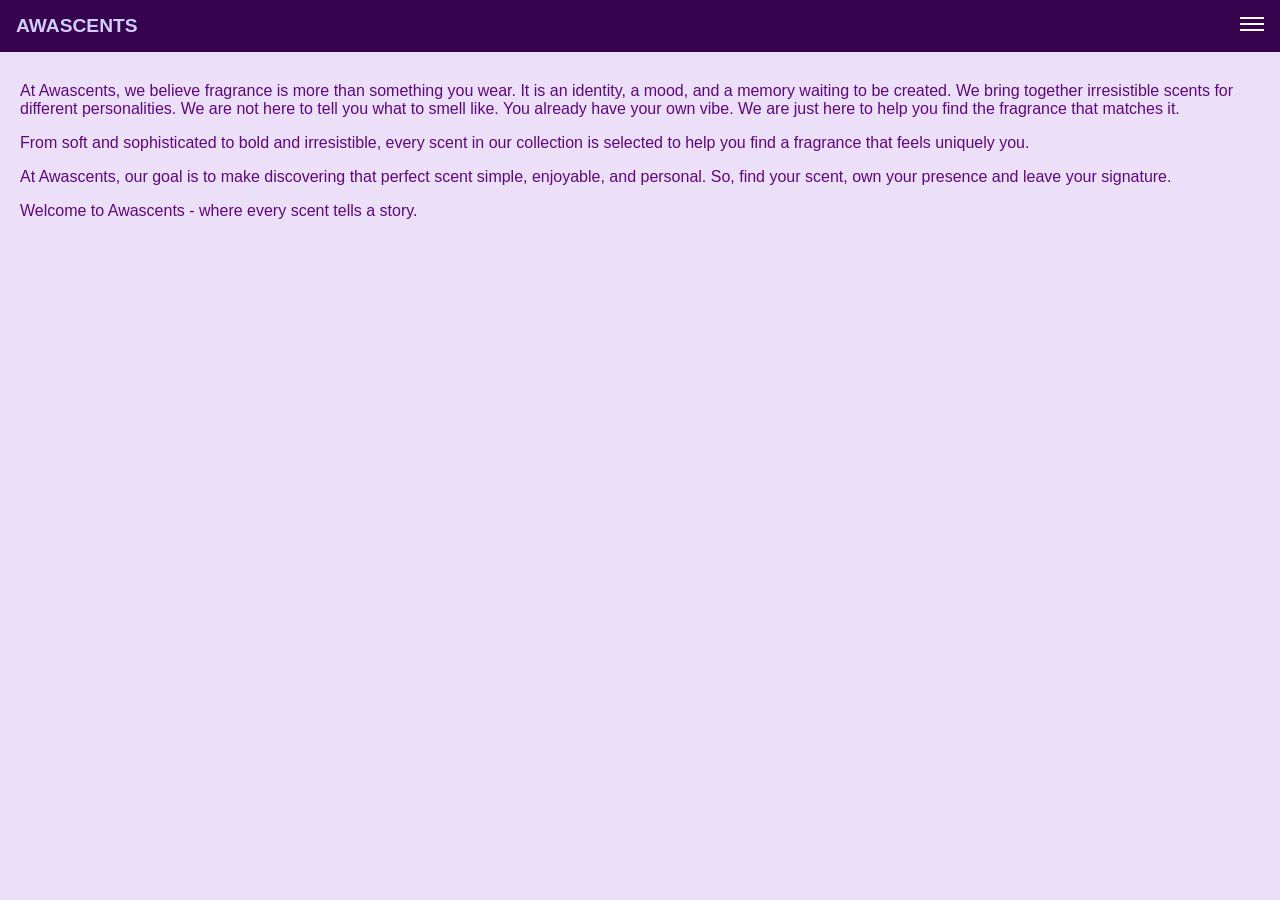
==== about.html @ 1fb6bf0e "initial commit" ====
<!DOCTYPE html>
<html lang="en">
  <head>
    <link rel="stylesheet" href="common.css">
    <link rel="stylesheet" href="about.css">
    <meta charset="UTF-8">
    <meta name="viewport" content="width=device-width, initial-scale=1.0">
    <title> About us.</title>
  </head>
  <body>
 <section class="bar">
    <h2><strong>AWASCENTS</strong></h2>
    <div class="menu-wrap">
      <button class="menu-toggle" aria-label="Toggle menu" onclick="this.nextElementSibling.classList.toggle('open')">
        <span></span>
        <span></span>
        <span></span>
      </button>
      <nav class="menu-links">
        <a href="index.html">Home</a>
        <a href="visit.html"> Visit Store</a>
        <a href="about.html">About</a>
        <a href="contact.html">Contact</a>
        <a href="terms.html">Terms of use</a>
      </nav>
    </div>
  </section>
  <div class="content">
    <p> At Awascents, we believe fragrance is more than something you wear. It is an identity, a mood,
      and a memory waiting to be created. We bring together irresistible scents for different personalities.
      We are not here to tell you what to smell like. You already have your own vibe. We are just here to 
      help you find the fragrance that matches it.
    </p>
    <p> 
       From soft and sophisticated to bold and irresistible, every scent in our collection is selected to 
       help you find a fragrance that feels uniquely you.
    </p>
    <p> 
      At Awascents, our goal is to make discovering that perfect scent simple, enjoyable, and personal.
      So, find your scent, own your presence and leave your signature.
    </p>
    <p> 
      Welcome to Awascents - where every scent tells a story.
    </p>
  </div>
---- about.css ----
body {
      margin: 0;
      font-family: Arial, sans-serif;
      background: #ecdff8;
      overflow-x: hidden;
    }
      .bar {
      background:#36034e ;
        color: #cfcffa;
      padding: 13px 16px;
      display: flex;
      justify-content: space-between;
      align-items: center;
      position: sticky;
      top: 0;
      z-index: 1000;
    }

    .bar h2 {
      margin: 0;
      font-size: 1.2rem;
    }

    .menu-wrap {
      position: relative;
    }

    .menu-toggle {
      background: none;
      border: none;
      cursor: pointer;
      padding: 0;
    }

    .menu-toggle span {
      display: block;
      width: 24px;
      height: 2px;
      background: white;
      margin: 4px 0;
    }

    .menu-links {
      display: none;
      position: absolute;
      right: 0;
      top: 40px;
      background-color: white;
      border-radius: 10px;
      min-width: 140px;
      z-index: 10;
    }

    .menu-links a {
      display: block;
      padding: 10px 14px;
      color: #5b0882;
      text-decoration: none;
    }

    .menu-links a:hover {
      background: #cda9f6;
    }

    .menu-links.open {
      display: block;
    }
    .content{
        margin-top: 30px ;
        color: #5b0882;
        margin-left: 20px;
    }
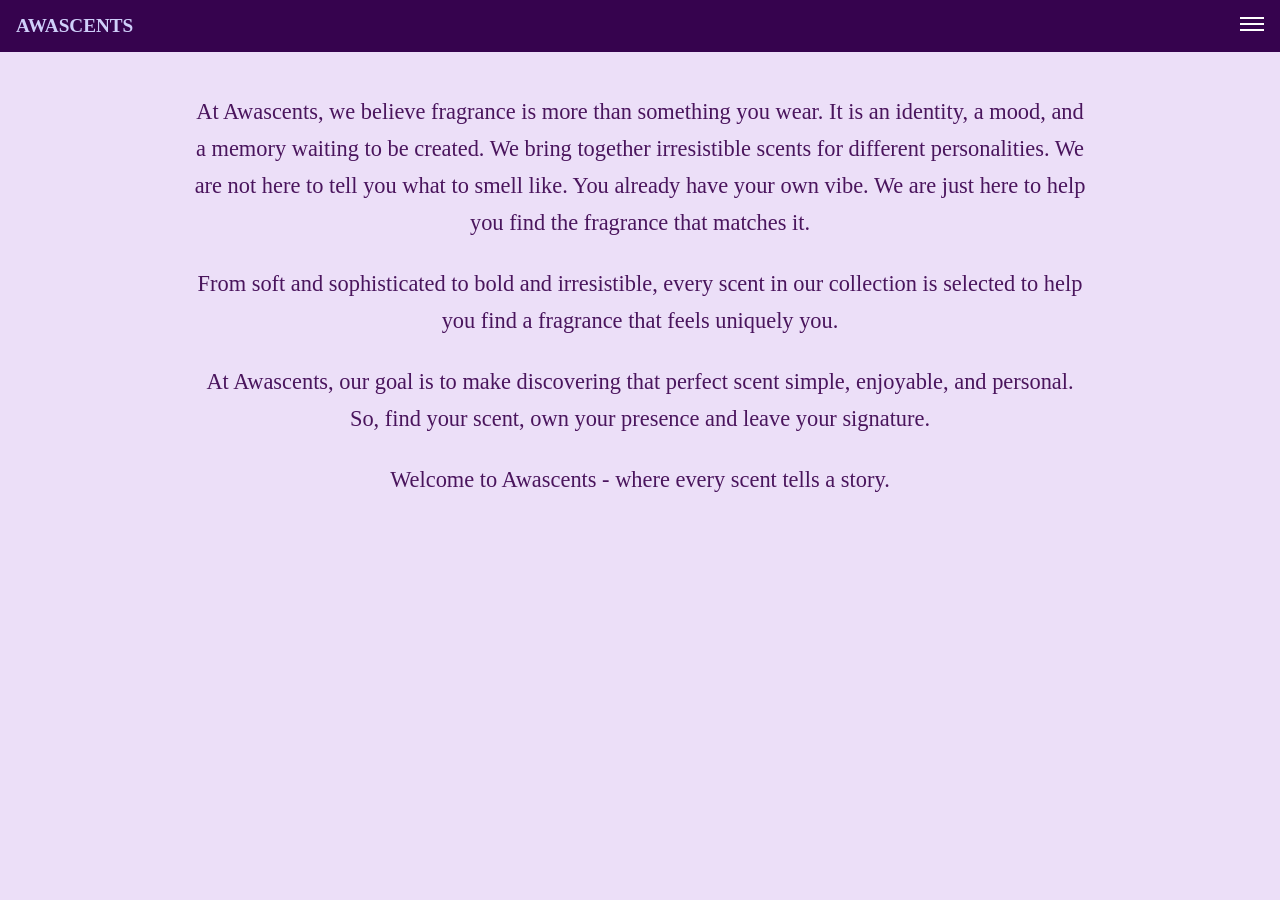
==== commit 216271e9: "Update Project" ====
--- a/about.html
+++ b/about.html
@@ -18,9 +18,9 @@
       </button>
       <nav class="menu-links">
         <a href="index.html">Home</a>
-        <a href="visit.html"> Visit Store</a>
+        <a href="visit.html">Shop here</a>
         <a href="about.html">About</a>
-        <a href="contact.html">Contact</a>
+        <a href="contact.html">Contact Us</a>
         <a href="terms.html">Terms of use</a>
       </nav>
     </div>
--- a/about.css
+++ b/about.css
@@ -1,6 +1,10 @@
+ html {
+      background: #ecdff8;
+    }
+
  body {
       margin: 0;
-      font-family: Arial, sans-serif;
+      font-family: 'Cormorant Garamond', serif;
       background: #ecdff8;
       overflow-x: hidden;
     }
@@ -14,8 +18,8 @@
       position: sticky;
       top: 0;
       z-index: 1000;
-    }
-
+    
+      }
     .bar h2 {
       margin: 0;
       font-size: 1.2rem;
@@ -66,7 +70,14 @@
       display: block;
     }
     .content{
-        margin-top: 30px ;
-        color: #5b0882;
-        margin-left: 20px;
+      width: min(90vw, 900px);
+      margin: 42px auto 50px;
+      color: #4a155d;
+      text-align: center;
+    }
+
+    .content p{
+      margin: 0 auto 24px;
+      font-size: clamp(1.1rem, 2vw, 1.4rem);
+      line-height: 1.65;
     }
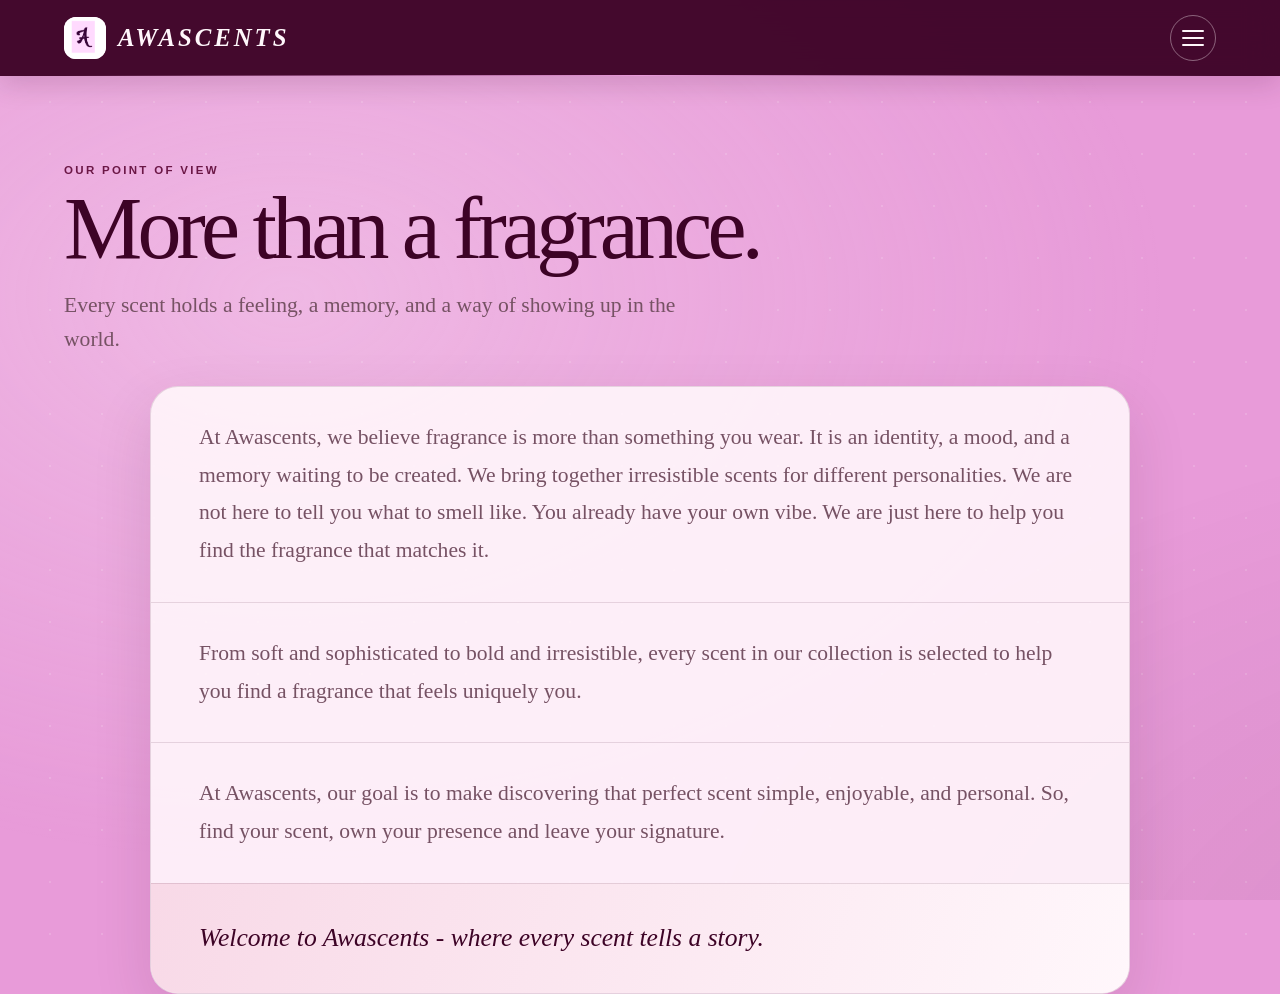
==== commit 20b5d3c8: "Execution of new ideas that popped up at midnight" ====
--- a/about.html
+++ b/about.html
@@ -5,27 +5,37 @@
     <link rel="stylesheet" href="about.css">
     <meta charset="UTF-8">
     <meta name="viewport" content="width=device-width, initial-scale=1.0">
-    <title> About us.</title>
+    <title>About Awascents | Our Story</title>
+    <script src="redo.js" defer></script>
   </head>
   <body>
- <section class="bar">
-    <h2><strong>AWASCENTS</strong></h2>
+ <header class="bar">
+    <a class="brand" href="index.html" aria-label="Awascents home">
+      <img src="Awascentslogo.png" alt="">
+      <span>Awascents</span>
+    </a>
     <div class="menu-wrap">
-      <button class="menu-toggle" aria-label="Toggle menu" onclick="this.nextElementSibling.classList.toggle('open')">
+      <button class="menu-toggle" type="button" aria-label="Toggle menu" aria-expanded="false">
         <span></span>
         <span></span>
         <span></span>
       </button>
-      <nav class="menu-links">
+      <nav class="menu-links" aria-label="Main navigation">
         <a href="index.html">Home</a>
         <a href="visit.html">Shop here</a>
-        <a href="about.html">About</a>
+        <a href="about.html" aria-current="page">About</a>
         <a href="contact.html">Contact Us</a>
         <a href="terms.html">Terms of use</a>
       </nav>
     </div>
-  </section>
-  <div class="content">
+  </header>
+  <main>
+    <header class="page-heading">
+      <p class="eyebrow">Our point of view</p>
+      <h1>More than a fragrance.</h1>
+      <p>Every scent holds a feeling, a memory, and a way of showing up in the world.</p>
+    </header>
+  <section class="content" aria-label="About Awascents">
     <p> At Awascents, we believe fragrance is more than something you wear. It is an identity, a mood,
       and a memory waiting to be created. We bring together irresistible scents for different personalities.
       We are not here to tell you what to smell like. You already have your own vibe. We are just here to 
@@ -42,4 +52,5 @@
     <p> 
       Welcome to Awascents - where every scent tells a story.
     </p>
-  </div>+  </div>
+  </main>
--- a/common.css
+++ b/common.css
@@ -0,0 +1,332 @@
+:root {
+  color-scheme: light;
+  --maroon: #3d0326;
+  --maroon-soft: #6b1746;
+  --pink: #e89bd9;
+  --pink-light: #f8d9e7;
+  --pink-pale: #fff7fb;
+  --ink: #3d0326;
+  --muted: #765264;
+  --surface: rgba(255, 247, 251, 0.9);
+  --line: rgba(61, 3, 38, 0.12);
+  --shadow: 0 22px 60px rgba(61, 3, 38, 0.12);
+  --page-gutter: clamp(1rem, 5vw, 5rem);
+}
+
+* {
+  box-sizing: border-box;
+}
+
+html {
+  min-width: 320px;
+  scroll-behavior: smooth;
+  background: rgb(232, 155, 217);
+}
+
+body {
+  position: relative;
+  isolation: isolate;
+  min-width: 320px;
+  min-height: 100vh;
+  margin: 0;
+  overflow-x: hidden;
+  background: rgb(232, 155, 217);
+  color: var(--ink);
+  font-family: "Cormorant Garamond", Georgia, "Times New Roman", serif;
+  -webkit-font-smoothing: antialiased;
+}
+
+body::before,
+body::after {
+  position: fixed;
+  inset: 0;
+  z-index: 0;
+  content: "";
+  pointer-events: none;
+}
+
+body::before {
+  inset: -80px;
+  background-image: radial-gradient(rgba(255, 247, 251, 0.5) 1px, transparent 1px);
+  background-size: 52px 52px;
+  opacity: 0.32;
+  animation: scent-drift 42s linear infinite;
+}
+
+body::after {
+  background:
+    radial-gradient(ellipse at 15% 22%, rgba(255, 247, 251, 0.32), transparent 38%),
+    radial-gradient(ellipse at 88% 75%, rgba(61, 3, 38, 0.1), transparent 42%);
+  background-size: 150% 150%;
+  animation: ambient-glow 22s ease-in-out infinite alternate;
+}
+
+body > * {
+  position: relative;
+  z-index: 1;
+}
+
+img,
+video {
+  display: block;
+  max-width: 100%;
+}
+
+a {
+  color: inherit;
+  text-decoration: none;
+}
+
+a:focus-visible,
+button:focus-visible,
+input:focus-visible,
+textarea:focus-visible {
+  outline: 3px solid #b53680;
+  outline-offset: 3px;
+}
+
+.bar {
+  position: sticky;
+  top: 0;
+  z-index: 1000;
+  display: flex;
+  min-height: 76px;
+  align-items: center;
+  justify-content: space-between;
+  gap: 1rem;
+  padding: 0 var(--page-gutter);
+  background: rgba(61, 3, 38, 0.96);
+  color: var(--pink-pale);
+  box-shadow: 0 8px 28px rgba(61, 3, 38, 0.16);
+  backdrop-filter: blur(16px);
+  animation: header-arrive 650ms cubic-bezier(0.2, 0.75, 0.25, 1) both;
+}
+
+.bar::after {
+  position: absolute;
+  right: var(--page-gutter);
+  bottom: 0;
+  left: var(--page-gutter);
+  height: 1px;
+  background: linear-gradient(90deg, transparent, var(--pink), transparent);
+  content: "";
+}
+
+.brand {
+  display: inline-flex;
+  min-width: 0;
+  align-items: center;
+  gap: 0.75rem;
+  color: var(--pink-pale);
+  font-family: Georgia, "Times New Roman", serif;
+  font-size: clamp(1.15rem, 2.1vw, 1.55rem);
+  font-style: italic;
+  font-weight: 700;
+  letter-spacing: 0.12em;
+  text-transform: uppercase;
+}
+
+.brand img {
+  width: 42px;
+  height: 42px;
+  flex: 0 0 auto;
+  border-radius: 12px;
+  background: var(--pink-pale);
+  object-fit: contain;
+}
+
+.menu-wrap {
+  position: relative;
+}
+
+.menu-toggle {
+  display: flex;
+  width: 46px;
+  height: 46px;
+  flex-direction: column;
+  align-items: center;
+  justify-content: center;
+  gap: 5px;
+  padding: 10px;
+  border: 1px solid rgba(255, 247, 251, 0.38);
+  border-radius: 50%;
+  background: transparent;
+  cursor: pointer;
+  transition: background 220ms ease, border-color 220ms ease, transform 220ms ease;
+}
+
+.menu-toggle:hover {
+  transform: rotate(-5deg);
+  border-color: var(--pink);
+  background: rgba(255, 247, 251, 0.1);
+}
+
+.menu-toggle span {
+  display: block;
+  width: 22px;
+  height: 2px;
+  border-radius: 99px;
+  background: var(--pink-pale);
+  transition: transform 250ms ease, opacity 180ms ease;
+}
+
+.menu-toggle[aria-expanded="true"] span:first-child {
+  transform: translateY(7px) rotate(45deg);
+}
+
+.menu-toggle[aria-expanded="true"] span:nth-child(2) {
+  opacity: 0;
+}
+
+.menu-toggle[aria-expanded="true"] span:last-child {
+  transform: translateY(-7px) rotate(-45deg);
+}
+
+.menu-links {
+  position: absolute;
+  top: calc(100% + 14px);
+  right: 0;
+  z-index: 5;
+  width: min(260px, calc(100vw - 2rem));
+  overflow: hidden;
+  border: 1px solid var(--line);
+  border-radius: 18px;
+  background: var(--pink-pale);
+  box-shadow: var(--shadow);
+  opacity: 0;
+  pointer-events: none;
+  transform: translateY(-8px) scale(0.98);
+  transform-origin: top right;
+  transition: opacity 200ms ease, transform 200ms ease, visibility 200ms;
+  visibility: hidden;
+}
+
+.menu-links.open {
+  opacity: 1;
+  pointer-events: auto;
+  transform: translateY(0) scale(1);
+  visibility: visible;
+}
+
+.menu-links a {
+  display: block;
+  padding: 0.9rem 1.15rem;
+  color: var(--maroon);
+  font-family: Arial, sans-serif;
+  font-size: 0.92rem;
+  transition: background 180ms ease, padding-left 180ms ease;
+}
+
+.menu-links a + a {
+  border-top: 1px solid rgba(61, 3, 38, 0.08);
+}
+
+.menu-links a:hover {
+  padding-left: 1.4rem;
+  background: var(--pink-light);
+}
+
+.menu-links.open a {
+  animation: menu-link-arrive 300ms ease-out both;
+}
+
+.menu-links.open a:nth-child(2) { animation-delay: 35ms; }
+.menu-links.open a:nth-child(3) { animation-delay: 70ms; }
+.menu-links.open a:nth-child(4) { animation-delay: 105ms; }
+.menu-links.open a:nth-child(5) { animation-delay: 140ms; }
+
+.page-heading {
+  width: min(100% - 2 * var(--page-gutter), 1180px);
+  margin: clamp(2.5rem, 7vw, 5.5rem) auto 1.8rem;
+  animation: content-arrive 700ms ease-out both;
+}
+
+.page-heading .eyebrow {
+  margin: 0 0 0.6rem;
+  color: var(--maroon-soft);
+  font-family: Arial, sans-serif;
+  font-size: 0.72rem;
+  font-weight: 700;
+  letter-spacing: 0.2em;
+  text-transform: uppercase;
+}
+
+.page-heading h1 {
+  margin: 0;
+  color: var(--maroon);
+  font-size: clamp(2.8rem, 7vw, 5.5rem);
+  font-weight: 500;
+  letter-spacing: -0.055em;
+  line-height: 0.98;
+  text-wrap: balance;
+}
+
+.page-heading p:not(.eyebrow) {
+  max-width: 42rem;
+  margin: 1rem 0 0;
+  color: var(--muted);
+  font-size: clamp(1.1rem, 2vw, 1.35rem);
+  line-height: 1.6;
+}
+
+.bottom-contact-details {
+  margin-top: clamp(3rem, 8vw, 6rem);
+  padding: 2rem var(--page-gutter);
+  background: var(--maroon);
+  color: var(--pink-pale);
+  font-family: Arial, sans-serif;
+}
+
+.bottom-contact-details h4 {
+  margin: 0.6rem 0;
+  font-size: 0.8rem;
+  font-weight: 500;
+  line-height: 1.7;
+}
+
+.bottom-contact-details a {
+  color: var(--pink-light);
+}
+
+@keyframes scent-drift {
+  to { background-position: 52px 52px; }
+}
+
+@keyframes ambient-glow {
+  from { background-position: 0% 20%; }
+  to { background-position: 100% 80%; }
+}
+
+@keyframes header-arrive {
+  from { opacity: 0; transform: translateY(-12px); }
+  to { opacity: 1; transform: translateY(0); }
+}
+
+@keyframes content-arrive {
+  from { opacity: 0; transform: translateY(16px); }
+  to { opacity: 1; transform: translateY(0); }
+}
+
+@keyframes menu-link-arrive {
+  from { opacity: 0; transform: translateY(-5px); }
+  to { opacity: 1; transform: translateY(0); }
+}
+
+@media (max-width: 600px) {
+  :root { --page-gutter: 1.15rem; }
+  .bar { min-height: 66px; }
+  .brand { gap: 0.55rem; font-size: 1.02rem; letter-spacing: 0.08em; }
+  .brand img { width: 36px; height: 36px; border-radius: 10px; }
+  .menu-toggle { width: 42px; height: 42px; }
+}
+
+@media (prefers-reduced-motion: reduce) {
+  *,
+  *::before,
+  *::after {
+    scroll-behavior: auto !important;
+    animation-duration: 0.01ms !important;
+    animation-iteration-count: 1 !important;
+    transition-duration: 0.01ms !important;
+  }
+}
--- a/about.css
+++ b/about.css
@@ -1,83 +1,38 @@
- html {
-      background: #ecdff8;
-    }
+.content {
+  display: grid;
+  width: min(calc(100% - 2 * var(--page-gutter)), 980px);
+  gap: 0;
+  margin: 0 auto;
+  overflow: hidden;
+  border: 1px solid var(--line);
+  border-radius: 28px;
+  background: var(--surface);
+  box-shadow: var(--shadow);
+  animation: content-arrive 800ms 120ms ease-out both;
+}
 
- body {
-      margin: 0;
-      font-family: 'Cormorant Garamond', serif;
-      background: #ecdff8;
-      overflow-x: hidden;
-    }
-      .bar {
-      background:#36034e ;
-        color: #cfcffa;
-      padding: 13px 16px;
-      display: flex;
-      justify-content: space-between;
-      align-items: center;
-      position: sticky;
-      top: 0;
-      z-index: 1000;
-    
-      }
-    .bar h2 {
-      margin: 0;
-      font-size: 1.2rem;
-    }
+.content p {
+  position: relative;
+  margin: 0;
+  padding: clamp(1.25rem, 3vw, 2rem) clamp(1.25rem, 4vw, 3rem);
+  color: var(--muted);
+  font-size: clamp(1.08rem, 2vw, 1.35rem);
+  line-height: 1.75;
+}
 
-    .menu-wrap {
-      position: relative;
-    }
+.content p + p {
+  border-top: 1px solid var(--line);
+}
 
-    .menu-toggle {
-      background: none;
-      border: none;
-      cursor: pointer;
-      padding: 0;
-    }
+.content p:last-child {
+  background: linear-gradient(110deg, var(--pink-light), var(--pink-pale));
+  color: var(--maroon);
+  font-size: clamp(1.2rem, 2.4vw, 1.6rem);
+  font-style: italic;
+}
 
-    .menu-toggle span {
-      display: block;
-      width: 24px;
-      height: 2px;
-      background: white;
-      margin: 4px 0;
-    }
-
-    .menu-links {
-      display: none;
-      position: absolute;
-      right: 0;
-      top: 40px;
-      background-color: white;
-      border-radius: 10px;
-      min-width: 140px;
-      z-index: 10;
-    }
-
-    .menu-links a {
-      display: block;
-      padding: 10px 14px;
-      color: #5b0882;
-      text-decoration: none;
-    }
-
-    .menu-links a:hover {
-      background: #cda9f6;
-    }
-
-    .menu-links.open {
-      display: block;
-    }
-    .content{
-      width: min(90vw, 900px);
-      margin: 42px auto 50px;
-      color: #4a155d;
-      text-align: center;
-    }
-
-    .content p{
-      margin: 0 auto 24px;
-      font-size: clamp(1.1rem, 2vw, 1.4rem);
-      line-height: 1.65;
-    }+@media (max-width: 600px) {
+  .content {
+    border-radius: 20px;
+  }
+}
